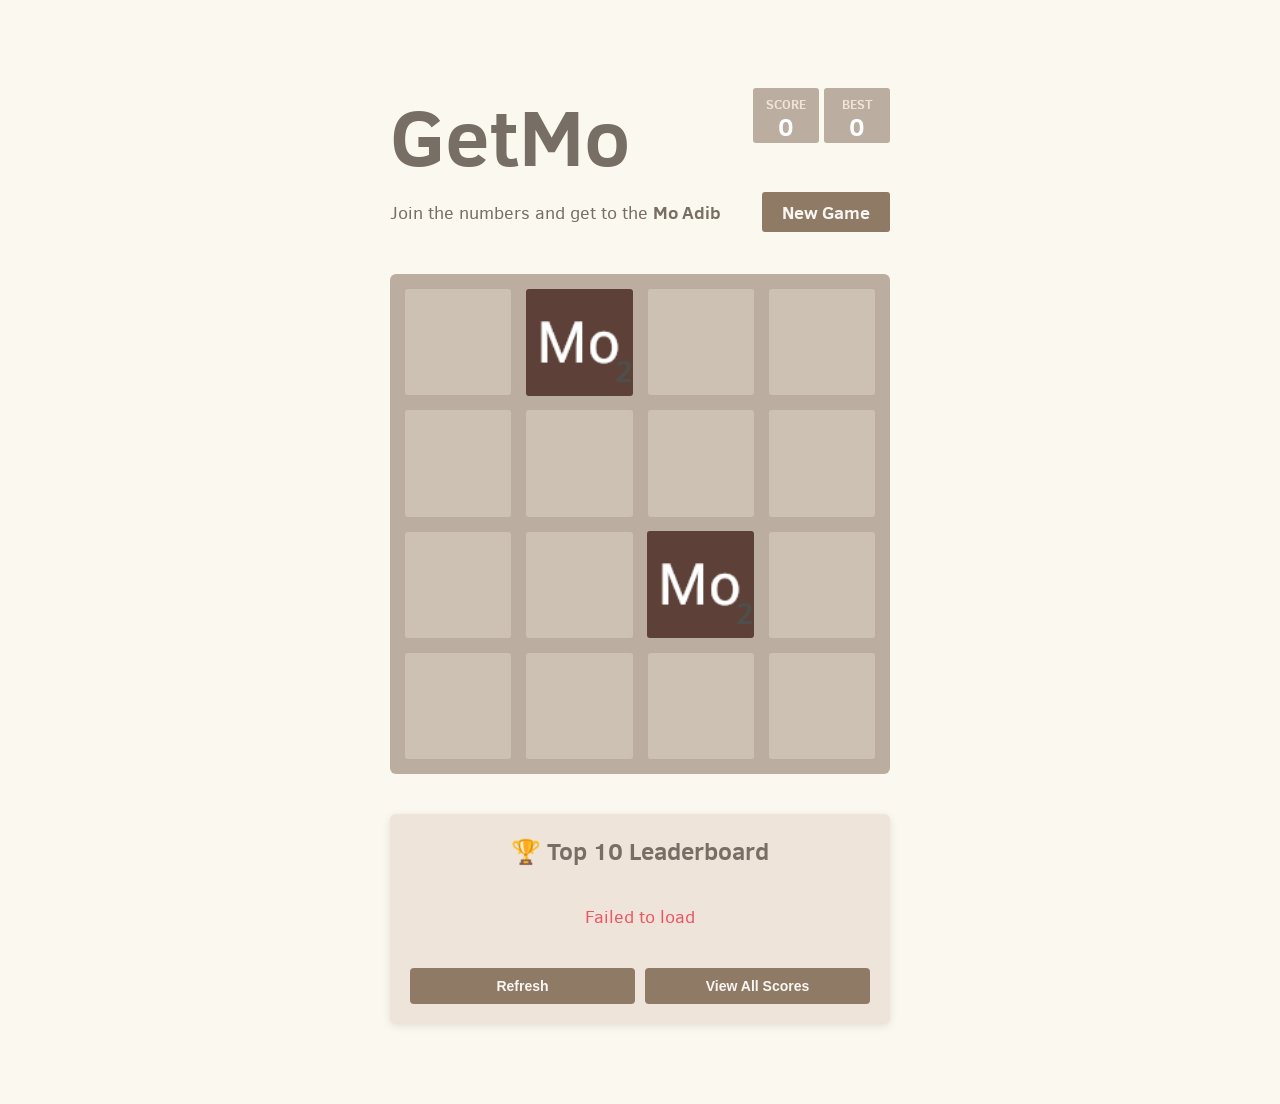
==== index.html @ 48303726 "Add files via upload" ====
<!DOCTYPE html>
<html>

<head>
  <meta charset="utf-8">
  <title>GetMo</title>
  <link href="style/leaderboard.css" rel="stylesheet" type="text/css">
  <link href="style/main.css" rel="stylesheet" type="text/css">
  <link rel="shortcut icon" href="favicon.ico">
  <link rel="apple-touch-icon" href="meta/apple-touch-icon.png">
  <link rel="apple-touch-startup-image" href="meta/apple-touch-startup-image-640x1096.png"
    media="(device-width: 320px) and (device-height: 568px) and (-webkit-device-pixel-ratio: 2)"> <!-- iPhone 5+ -->
  <link rel="apple-touch-startup-image" href="meta/apple-touch-startup-image-640x920.png"
    media="(device-width: 320px) and (device-height: 480px) and (-webkit-device-pixel-ratio: 2)">
  <!-- iPhone, retina -->
  <meta name="apple-mobile-web-app-capable" content="yes">
  <meta name="apple-mobile-web-app-status-bar-style" content="black">
  <meta name="description" content="GetMo is a browser game made by Marin Catholic CS Club">

  <meta name="HandheldFriendly" content="True">
  <meta name="MobileOptimized" content="320">
  <meta name="viewport"
    content="width=device-width, target-densitydpi=160dpi, initial-scale=1.0, maximum-scale=1, user-scalable=no, minimal-ui">
</head>

<body>
  <div class="container">
    <div class="heading">
      <h1 class="title">GetMo</h1>
      <div class="scores-container">
        <div class="score-container">0</div>
        <div class="best-container">0</div>
      </div>
    </div>

    <div class="above-game">
      <p class="game-intro">Join the numbers and get to the <strong>Mo Adib</strong></p>

      <a class="restart-button">New Game</a>

    </div>

    <div class="game-container">
      <div class="game-message">
        <p></p>
        <div class="lower">
          <a class="keep-playing-button">Keep going</a>
          <a class="retry-button">Try again</a>
        </div>
      </div>

      <div class="grid-container">
        <div class="grid-row">
          <div class="grid-cell"></div>
          <div class="grid-cell"></div>
          <div class="grid-cell"></div>
          <div class="grid-cell"></div>
        </div>
        <div class="grid-row">
          <div class="grid-cell"></div>
          <div class="grid-cell"></div>
          <div class="grid-cell"></div>
          <div class="grid-cell"></div>
        </div>
        <div class="grid-row">
          <div class="grid-cell"></div>
          <div class="grid-cell"></div>
          <div class="grid-cell"></div>
          <div class="grid-cell"></div>
        </div>
        <div class="grid-row">
          <div class="grid-cell"></div>
          <div class="grid-cell"></div>
          <div class="grid-cell"></div>
          <div class="grid-cell"></div>
        </div>
      </div>

      <div class="tile-container">

      </div>
    </div>




  </div>
  <script src="js/leaderboard_manager.js"></script>
  <script src="js/bind_polyfill.js"></script>
  <script src="js/classlist_polyfill.js"></script>
  <script src="js/animframe_polyfill.js"></script>
  <script src="js/keyboard_input_manager.js"></script>
  <script src="js/html_actuator.js"></script>
  <script src="js/grid.js"></script>
  <script src="js/tile.js"></script>
  <script src="js/local_storage_manager.js"></script>
  <script src="js/game_manager.js"></script>
  <script src="js/application.js"></script>
</body>

</html>
---- style/leaderboard.css ----
/* Leaderboard Modal Styles */
.leaderboard-overlay {
  position: fixed;
  top: 0;
  left: 0;
  width: 100%;
  height: 100%;
  background: rgba(0, 0, 0, 0.6);
  display: flex;
  justify-content: center;
  align-items: center;
  z-index: 1000;
}

.leaderboard-modal {
  background: #faf8ef;
  padding: 30px;
  border-radius: 6px;
  max-width: 500px;
  width: 90%;
  max-height: 90vh;
  overflow-y: auto;
  box-shadow: 0 4px 20px rgba(0, 0, 0, 0.3);
}

.leaderboard-modal-simple {
  max-width: 400px;
  text-align: center;
}

.leaderboard-modal h2 {
  color: #776e65;
  font-size: 40px;
  margin: 0 0 15px 0;
  text-align: center;
}

.leaderboard-modal h3 {
  color: #776e65;
  font-size: 20px;
  margin: 20px 0 15px 0;
}

.final-score {
  text-align: center;
  font-size: 20px;
  color: #776e65;
  margin-bottom: 30px;
}

.final-score strong {
  color: #f67c5f;
  font-size: 32px;
  display: block;
  margin-top: 10px;
}

.submit-score-section {
  background: #eee4da;
  padding: 25px;
  border-radius: 4px;
  margin-bottom: 20px;
}

#player-name {
  width: 100%;
  padding: 15px;
  font-size: 18px;
  border: 2px solid #bbada0;
  border-radius: 4px;
  margin-bottom: 15px;
  font-family: inherit;
  box-sizing: border-box;
  text-align: center;
}

#player-name:focus {
  outline: none;
  border-color: #8f7a66;
}

#submit-score-btn {
  width: 100%;
  padding: 15px;
  font-size: 18px;
  font-weight: bold;
  color: #f9f6f2;
  background: #8f7a66;
  border: none;
  border-radius: 4px;
  cursor: pointer;
  transition: background 0.2s;
}

#submit-score-btn:hover {
  background: #9f8a76;
}

#submit-score-btn:disabled {
  background: #ccc;
  cursor: not-allowed;
}

.submit-message {
  margin-top: 15px;
  text-align: center;
  font-weight: bold;
  font-size: 16px;
  min-height: 20px;
}

.close-modal-btn {
  width: 100%;
  padding: 15px;
  font-size: 18px;
  font-weight: bold;
  color: #f9f6f2;
  background: #776e65;
  border: none;
  border-radius: 4px;
  cursor: pointer;
  transition: background 0.2s;
}

.close-modal-btn:hover {
  background: #8f7a66;
}

.error {
  color: #ed5565;
  text-align: center;
  padding: 20px;
}

@media (max-width: 520px) {
  .leaderboard-modal {
    padding: 20px;
  }

  .leaderboard-modal h2 {
    font-size: 32px;
  }

  .final-score {
    font-size: 18px;
  }

  .final-score strong {
    font-size: 24px;
  }

  #player-name,
  #submit-score-btn,
  .close-modal-btn {
    padding: 12px;
    font-size: 16px;
  }
}

/* Permanent Leaderboard at Bottom */
.permanent-leaderboard {
  max-width: 500px;
  margin: 40px auto 20px;
  background: #eee4da;
  padding: 20px;
  border-radius: 6px;
  box-shadow: 0 2px 8px rgba(0, 0, 0, 0.1);
}

.permanent-leaderboard h3 {
  color: #776e65;
  font-size: 24px;
  margin: 0 0 15px 0;
  text-align: center;
}

#permanent-leaderboard-list {
  min-height: 60px;
  margin-bottom: 15px;
}

.permanent-leaderboard-entries {
  list-style: none;
  padding: 0;
  margin: 0;
}

.permanent-leaderboard-entries li {
  display: flex;
  justify-content: space-between;
  align-items: center;
  padding: 10px 12px;
  margin-bottom: 6px;
  background: #faf8ef;
  border-radius: 4px;
  font-size: 15px;
}

.permanent-leaderboard-entries li:nth-child(1) {
  background: #edc22e;
  color: #f9f6f2;
  font-weight: bold;
  font-size: 16px;
}

.permanent-leaderboard-entries li:nth-child(2) {
  background: #d0d0d0;
  font-weight: bold;
}

.permanent-leaderboard-entries li:nth-child(3) {
  background: #cd7f32;
  color: #f9f6f2;
  font-weight: bold;
}

.permanent-leaderboard-entries .rank {
  width: 30px;
  font-size: 18px;
  flex-shrink: 0;
}

.permanent-leaderboard-entries .player-info {
  flex: 1;
  display: flex;
  flex-direction: column;
  overflow: hidden;
  margin-right: 10px;
}

.permanent-leaderboard-entries .player-name {
  color: inherit;
  overflow: hidden;
  text-overflow: ellipsis;
  white-space: nowrap;
  font-weight: bold;
}

.permanent-leaderboard-entries .player-timestamp {
  font-size: 12px;
  color: rgba(119, 110, 101, 0.7);
  margin-top: 2px;
}

.permanent-leaderboard-entries li:nth-child(1) .player-timestamp,
.permanent-leaderboard-entries li:nth-child(3) .player-timestamp {
  color: rgba(255, 255, 255, 0.8);
}

.permanent-leaderboard-entries .player-score {
  font-weight: bold;
  color: inherit;
  flex-shrink: 0;
}

.leaderboard-buttons {
  display: flex;
  gap: 10px;
  margin-top: 15px;
}

.refresh-btn,
.view-all-btn {
  flex: 1;
  padding: 10px;
  font-size: 14px;
  font-weight: bold;
  color: #f9f6f2;
  background: #8f7a66;
  border: none;
  border-radius: 4px;
  cursor: pointer;
  transition: background 0.2s;
}

.refresh-btn:hover,
.view-all-btn:hover {
  background: #9f8a76;
}

.empty-state {
  text-align: center;
  color: #776e65;
  padding: 20px;
  font-style: italic;
}

/* All Scores Modal */
.all-scores-modal {
  max-width: 600px;
}

.filter-controls {
  display: flex;
  gap: 10px;
  margin-bottom: 20px;
  justify-content: center;
}

.filter-btn {
  padding: 10px 20px;
  font-size: 14px;
  font-weight: bold;
  color: #776e65;
  background: #eee4da;
  border: 2px solid #bbada0;
  border-radius: 4px;
  cursor: pointer;
  transition: all 0.2s;
}

.filter-btn:hover {
  background: #e0d8c8;
}

.filter-btn.active {
  background: #8f7a66;
  color: #f9f6f2;
  border-color: #8f7a66;
}

.all-scores-list {
  background: #eee4da;
  padding: 15px;
  border-radius: 4px;
  min-height: 400px;
  max-height: 500px;
  overflow-y: auto;
  margin-bottom: 20px;
}

.all-scores-entries {
  list-style: decimal;
  padding: 0;
  margin: 0;
  padding-left: 30px;
}

.all-scores-entries li {
  display: flex;
  justify-content: space-between;
  align-items: center;
  padding: 10px 12px;
  margin-bottom: 6px;
  background: #faf8ef;
  border-radius: 4px;
  font-size: 15px;
}

.all-scores-entries .player-info {
  flex: 1;
  display: flex;
  flex-direction: column;
  overflow: hidden;
  margin-right: 10px;
}

.all-scores-entries .player-name {
  color: #776e65;
  overflow: hidden;
  text-overflow: ellipsis;
  white-space: nowrap;
  font-weight: bold;
}

.all-scores-entries .player-timestamp {
  font-size: 12px;
  color: rgba(119, 110, 101, 0.7);
  margin-top: 2px;
}

.all-scores-entries .player-score {
  font-weight: bold;
  color: #776e65;
  flex-shrink: 0;
}

.pagination-controls {
  display: flex;
  justify-content: space-between;
  align-items: center;
  margin-bottom: 20px;
}

.page-btn {
  padding: 10px 20px;
  font-size: 14px;
  font-weight: bold;
  color: #f9f6f2;
  background: #8f7a66;
  border: none;
  border-radius: 4px;
  cursor: pointer;
  transition: background 0.2s;
}

.page-btn:hover:not(:disabled) {
  background: #9f8a76;
}

.page-btn:disabled {
  background: #ccc;
  cursor: not-allowed;
}

#page-info {
  color: #776e65;
  font-weight: bold;
  font-size: 16px;
}

.loading {
  text-align: center;
  color: #776e65;
  padding: 20px;
  font-style: italic;
}

@media (max-width: 520px) {
  .permanent-leaderboard {
    margin: 20px 10px;
  }

  .permanent-leaderboard h3 {
    font-size: 20px;
  }

  .permanent-leaderboard-entries li {
    font-size: 14px;
    padding: 8px 10px;
  }

  .permanent-leaderboard-entries .rank {
    width: 25px;
    font-size: 16px;
  }

  .permanent-leaderboard-entries .player-timestamp {
    font-size: 11px;
  }

  .all-scores-modal {
    max-width: 95%;
  }

  .filter-controls {
    flex-direction: column;
  }

  .filter-btn {
    width: 100%;
  }

  .all-scores-list {
    max-height: 350px;
  }

  .all-scores-entries {
    padding-left: 20px;
  }

  .all-scores-entries li {
    font-size: 14px;
    padding: 8px 10px;
  }

  .all-scores-entries .player-timestamp {
    font-size: 11px;
  }

  .page-btn {
    padding: 8px 15px;
    font-size: 13px;
  }

  #page-info {
    font-size: 14px;
  }
}



.turn-count {
  text-align: center;
  font-size: 16px;
  color: #776e65;
  margin-top: -15px;
  margin-bottom: 20px;
  font-style: italic;
}
---- style/main.css ----
@import url(fonts/clear-sans.css);

html,
body {
  margin: 0;
  padding: 0;
  background: #faf8ef;
  color: #776e65;
  font-family: "Clear Sans", "Helvetica Neue", Arial, sans-serif;
  font-size: 18px;
}

body {
  margin: 80px 0;
}

.heading:after {
  content: "";
  display: block;
  clear: both;
}

h1.title {
  font-size: 80px;
  font-weight: bold;
  margin: 0;
  display: block;
  float: left;
}

@-webkit-keyframes move-up {
  0% {
    top: 25px;
    opacity: 1;
  }

  100% {
    top: -50px;
    opacity: 0;
  }
}

@-moz-keyframes move-up {
  0% {
    top: 25px;
    opacity: 1;
  }

  100% {
    top: -50px;
    opacity: 0;
  }
}

@keyframes move-up {
  0% {
    top: 25px;
    opacity: 1;
  }

  100% {
    top: -50px;
    opacity: 0;
  }
}

.scores-container {
  float: right;
  text-align: right;
}

.score-container,
.best-container {
  position: relative;
  display: inline-block;
  background: #bbada0;
  padding: 15px 25px;
  font-size: 25px;
  height: 25px;
  line-height: 47px;
  font-weight: bold;
  border-radius: 3px;
  color: white;
  margin-top: 8px;
  text-align: center;
}

.score-container:after,
.best-container:after {
  position: absolute;
  width: 100%;
  top: 10px;
  left: 0;
  text-transform: uppercase;
  font-size: 13px;
  line-height: 13px;
  text-align: center;
  color: #eee4da;
}

.score-container .score-addition,
.best-container .score-addition {
  position: absolute;
  right: 30px;
  color: red;
  font-size: 25px;
  line-height: 25px;
  font-weight: bold;
  color: rgba(119, 110, 101, 0.9);
  z-index: 100;
  -webkit-animation: move-up 600ms ease-in;
  -moz-animation: move-up 600ms ease-in;
  animation: move-up 600ms ease-in;
  -webkit-animation-fill-mode: both;
  -moz-animation-fill-mode: both;
  animation-fill-mode: both;
}

.score-container:after {
  content: "Score";
}

.best-container:after {
  content: "Best";
}

p {
  margin-top: 0;
  margin-bottom: 10px;
  line-height: 1.65;
}

a {
  color: #776e65;
  font-weight: bold;
  text-decoration: underline;
  cursor: pointer;
}

strong.important {
  text-transform: uppercase;
}

hr {
  border: none;
  border-bottom: 1px solid #d8d4d0;
  margin-top: 20px;
  margin-bottom: 30px;
}

.container {
  width: 500px;
  margin: 0 auto;
}

@-webkit-keyframes fade-in {
  0% {
    opacity: 0;
  }

  100% {
    opacity: 1;
  }
}

@-moz-keyframes fade-in {
  0% {
    opacity: 0;
  }

  100% {
    opacity: 1;
  }
}

@keyframes fade-in {
  0% {
    opacity: 0;
  }

  100% {
    opacity: 1;
  }
}

.game-container {
  margin-top: 40px;
  position: relative;
  padding: 15px;
  cursor: default;
  -webkit-touch-callout: none;
  -ms-touch-callout: none;
  -webkit-user-select: none;
  -moz-user-select: none;
  -ms-user-select: none;
  -ms-touch-action: none;
  touch-action: none;
  background: #bbada0;
  border-radius: 6px;
  width: 500px;
  height: 500px;
  -webkit-box-sizing: border-box;
  -moz-box-sizing: border-box;
  box-sizing: border-box;
}

.game-container .game-message {
  display: none;
  position: absolute;
  top: 0;
  right: 0;
  bottom: 0;
  left: 0;
  background: rgba(238, 228, 218, 0.5);
  z-index: 100;
  text-align: center;
  -webkit-animation: fade-in 800ms ease 1200ms;
  -moz-animation: fade-in 800ms ease 1200ms;
  animation: fade-in 800ms ease 1200ms;
  -webkit-animation-fill-mode: both;
  -moz-animation-fill-mode: both;
  animation-fill-mode: both;
}

.game-container .game-message p {
  font-size: 60px;
  font-weight: bold;
  height: 60px;
  line-height: 60px;
  margin-top: 222px;
}

.game-container .game-message .lower {
  display: block;
  margin-top: 59px;
}

.game-container .game-message a {
  display: inline-block;
  background: #8f7a66;
  border-radius: 3px;
  padding: 0 20px;
  text-decoration: none;
  color: #f9f6f2;
  height: 40px;
  line-height: 42px;
  margin-left: 9px;
}

.game-container .game-message a.keep-playing-button {
  display: none;
}

.game-container .game-message.game-won {
  background: rgba(237, 194, 46, 0.5);
  color: #f9f6f2;
}

.game-container .game-message.game-won a.keep-playing-button {
  display: inline-block;
}

.game-container .game-message.game-won,
.game-container .game-message.game-over {
  display: block;
}

.grid-container {
  position: absolute;
  z-index: 1;
}

.grid-row {
  margin-bottom: 15px;
}

.grid-row:last-child {
  margin-bottom: 0;
}

.grid-row:after {
  content: "";
  display: block;
  clear: both;
}

.grid-cell {
  width: 106.25px;
  height: 106.25px;
  margin-right: 15px;
  float: left;
  border-radius: 3px;
  background: rgba(238, 228, 218, 0.35);
}

.grid-cell:last-child {
  margin-right: 0;
}

.tile-container {
  position: absolute;
  z-index: 2;
}

.tile,
.tile .tile-inner {
  width: 107px;
  height: 107px;
  line-height: 107px;
}

.tile.tile-position-1-1 {
  -webkit-transform: translate(0px, 0px);
  -moz-transform: translate(0px, 0px);
  -ms-transform: translate(0px, 0px);
  transform: translate(0px, 0px);
}

.tile.tile-position-1-2 {
  -webkit-transform: translate(0px, 121px);
  -moz-transform: translate(0px, 121px);
  -ms-transform: translate(0px, 121px);
  transform: translate(0px, 121px);
}

.tile.tile-position-1-3 {
  -webkit-transform: translate(0px, 242px);
  -moz-transform: translate(0px, 242px);
  -ms-transform: translate(0px, 242px);
  transform: translate(0px, 242px);
}

.tile.tile-position-1-4 {
  -webkit-transform: translate(0px, 363px);
  -moz-transform: translate(0px, 363px);
  -ms-transform: translate(0px, 363px);
  transform: translate(0px, 363px);
}

.tile.tile-position-2-1 {
  -webkit-transform: translate(121px, 0px);
  -moz-transform: translate(121px, 0px);
  -ms-transform: translate(121px, 0px);
  transform: translate(121px, 0px);
}

.tile.tile-position-2-2 {
  -webkit-transform: translate(121px, 121px);
  -moz-transform: translate(121px, 121px);
  -ms-transform: translate(121px, 121px);
  transform: translate(121px, 121px);
}

.tile.tile-position-2-3 {
  -webkit-transform: translate(121px, 242px);
  -moz-transform: translate(121px, 242px);
  -ms-transform: translate(121px, 242px);
  transform: translate(121px, 242px);
}

.tile.tile-position-2-4 {
  -webkit-transform: translate(121px, 363px);
  -moz-transform: translate(121px, 363px);
  -ms-transform: translate(121px, 363px);
  transform: translate(121px, 363px);
}

.tile.tile-position-3-1 {
  -webkit-transform: translate(242px, 0px);
  -moz-transform: translate(242px, 0px);
  -ms-transform: translate(242px, 0px);
  transform: translate(242px, 0px);
}

.tile.tile-position-3-2 {
  -webkit-transform: translate(242px, 121px);
  -moz-transform: translate(242px, 121px);
  -ms-transform: translate(242px, 121px);
  transform: translate(242px, 121px);
}

.tile.tile-position-3-3 {
  -webkit-transform: translate(242px, 242px);
  -moz-transform: translate(242px, 242px);
  -ms-transform: translate(242px, 242px);
  transform: translate(242px, 242px);
}

.tile.tile-position-3-4 {
  -webkit-transform: translate(242px, 363px);
  -moz-transform: translate(242px, 363px);
  -ms-transform: translate(242px, 363px);
  transform: translate(242px, 363px);
}

.tile.tile-position-4-1 {
  -webkit-transform: translate(363px, 0px);
  -moz-transform: translate(363px, 0px);
  -ms-transform: translate(363px, 0px);
  transform: translate(363px, 0px);
}

.tile.tile-position-4-2 {
  -webkit-transform: translate(363px, 121px);
  -moz-transform: translate(363px, 121px);
  -ms-transform: translate(363px, 121px);
  transform: translate(363px, 121px);
}

.tile.tile-position-4-3 {
  -webkit-transform: translate(363px, 242px);
  -moz-transform: translate(363px, 242px);
  -ms-transform: translate(363px, 242px);
  transform: translate(363px, 242px);
}

.tile.tile-position-4-4 {
  -webkit-transform: translate(363px, 363px);
  -moz-transform: translate(363px, 363px);
  -ms-transform: translate(363px, 363px);
  transform: translate(363px, 363px);
}

.tile {
  position: absolute;
  -webkit-transition: 100ms ease-in-out;
  -moz-transition: 100ms ease-in-out;
  transition: 100ms ease-in-out;
  -webkit-transition-property: -webkit-transform;
  -moz-transition-property: -moz-transform;
  transition-property: transform;
}

.tile .tile-inner {
  border-radius: 3px;
  background: #eee4da;

  text-align: right;
  font-weight: bold;
  z-index: 10;

  font-size: 30px;
}

.tile .tile-inner p {
  position: absolute;
  bottom: 0;
  right: 0;
  margin: 0;
  color: #4e4e4b;
}

.tile.tile-2 .tile-inner {
  background: #eee4da;
  background-image: url("images/mo2.png");
  background-size: 107px 107px;
  box-shadow: 0 0 30px 10px rgba(243, 215, 116, 0), inset 0 0 0 1px rgba(255, 255, 255, 0);

}

.tile.tile-4 .tile-inner {
  background: #ede0c8;
  background-image: url("images/mo4.png");
  background-size: 107px 107px;
  box-shadow: 0 0 30px 10px rgba(243, 215, 116, 0), inset 0 0 0 1px rgba(255, 255, 255, 0);
}

.tile.tile-8 .tile-inner {
  color: #f9f6f2;
  background-image: url("images/mo8.png");
  background-size: 107px 107px;

}

.tile.tile-16 .tile-inner {
  color: #f9f6f2;
  background-image: url("images/mo16.png");
  background-size: 107px 107px;

}

.tile.tile-32 .tile-inner {
  color: #f9f6f2;
  background-image: url("images/mo32.jpg");
  background-size: 107px 107px;
}

.tile.tile-64 .tile-inner {
  color: #f9f6f2;
  background-image: url("images/mo64.jpg");
  background-size: 107px 107px;
}

.tile.tile-128 .tile-inner {
  color: #f9f6f2;
  background-image: url("images/mo128.jpg");
  background-size: 107px 107px;
  box-shadow: 0 0 30px 10px rgba(243, 215, 116, 0.2381), inset 0 0 0 1px rgba(255, 255, 255, 0.14286);
  font-size: 30px;
}

@media screen and (max-width: 520px) {
  .tile.tile-128 .tile-inner {
    font-size: 25px;
  }
}

.tile.tile-256 .tile-inner {
  color: #f9f6f2;
  background-image: url("images/mo256.jpg");
  background-size: 107px 107px;
  box-shadow: 0 0 30px 10px rgba(243, 215, 116, 0.31746), inset 0 0 0 1px rgba(255, 255, 255, 0.19048);
  font-size: 30px;
}

@media screen and (max-width: 520px) {
  .tile.tile-256 .tile-inner {
    font-size: 25px;
  }
}

.tile.tile-512 .tile-inner {
  color: #f9f6f2;
  background-image: url("images/mo512.jpg");
  background-size: 107px 107px;
  box-shadow: 0 0 30px 10px rgba(243, 215, 116, 0.39683), inset 0 0 0 1px rgba(255, 255, 255, 0.2381);
  font-size: 30px;
}

@media screen and (max-width: 520px) {
  .tile.tile-512 .tile-inner {
    font-size: 25px;
  }
}

.tile.tile-1024 .tile-inner {
  color: #f9f6f2;
  background-image: url("images/mo1024.png");
  background-size: 107px 107px;
  box-shadow: 0 0 30px 10px rgba(243, 215, 116, 0.47619), inset 0 0 0 1px rgba(255, 255, 255, 0.28571);
  font-size: 30px;
}

@media screen and (max-width: 520px) {
  .tile.tile-1024 .tile-inner {
    font-size: 15px;
  }
}

.tile.tile-2048 .tile-inner {
  color: #f9f6f2;
  background-image: url("images/mo2048.jpg");
  background-size: 107px 107px;
  box-shadow: 0 0 30px 10px rgba(243, 215, 116, 0.55556), inset 0 0 0 1px rgba(255, 255, 255, 0.33333);
  font-size: 30px;
}

@media screen and (max-width: 520px) {
  .tile.tile-2048 .tile-inner {
    font-size: 15px;
  }
}

.tile.tile-super .tile-inner {
  color: #f9f6f2;
  background: #3c3a32;
  font-size: 30px;
}

@media screen and (max-width: 520px) {
  .tile.tile-super .tile-inner {
    font-size: 10px;
  }
}

@-webkit-keyframes appear {
  0% {
    opacity: 0;
    -webkit-transform: scale(0);
    -moz-transform: scale(0);
    -ms-transform: scale(0);
    transform: scale(0);
  }

  100% {
    opacity: 1;
    -webkit-transform: scale(1);
    -moz-transform: scale(1);
    -ms-transform: scale(1);
    transform: scale(1);
  }
}

@-moz-keyframes appear {
  0% {
    opacity: 0;
    -webkit-transform: scale(0);
    -moz-transform: scale(0);
    -ms-transform: scale(0);
    transform: scale(0);
  }

  100% {
    opacity: 1;
    -webkit-transform: scale(1);
    -moz-transform: scale(1);
    -ms-transform: scale(1);
    transform: scale(1);
  }
}

@keyframes appear {
  0% {
    opacity: 0;
    -webkit-transform: scale(0);
    -moz-transform: scale(0);
    -ms-transform: scale(0);
    transform: scale(0);
  }

  100% {
    opacity: 1;
    -webkit-transform: scale(1);
    -moz-transform: scale(1);
    -ms-transform: scale(1);
    transform: scale(1);
  }
}

.tile-new .tile-inner {
  -webkit-animation: appear 200ms ease 100ms;
  -moz-animation: appear 200ms ease 100ms;
  animation: appear 200ms ease 100ms;
  -webkit-animation-fill-mode: backwards;
  -moz-animation-fill-mode: backwards;
  animation-fill-mode: backwards;
}

@-webkit-keyframes pop {
  0% {
    -webkit-transform: scale(0);
    -moz-transform: scale(0);
    -ms-transform: scale(0);
    transform: scale(0);
  }

  50% {
    -webkit-transform: scale(1.2);
    -moz-transform: scale(1.2);
    -ms-transform: scale(1.2);
    transform: scale(1.2);
  }

  100% {
    -webkit-transform: scale(1);
    -moz-transform: scale(1);
    -ms-transform: scale(1);
    transform: scale(1);
  }
}

@-moz-keyframes pop {
  0% {
    -webkit-transform: scale(0);
    -moz-transform: scale(0);
    -ms-transform: scale(0);
    transform: scale(0);
  }

  50% {
    -webkit-transform: scale(1.2);
    -moz-transform: scale(1.2);
    -ms-transform: scale(1.2);
    transform: scale(1.2);
  }

  100% {
    -webkit-transform: scale(1);
    -moz-transform: scale(1);
    -ms-transform: scale(1);
    transform: scale(1);
  }
}

@keyframes pop {
  0% {
    -webkit-transform: scale(0);
    -moz-transform: scale(0);
    -ms-transform: scale(0);
    transform: scale(0);
  }

  50% {
    -webkit-transform: scale(1.2);
    -moz-transform: scale(1.2);
    -ms-transform: scale(1.2);
    transform: scale(1.2);
  }

  100% {
    -webkit-transform: scale(1);
    -moz-transform: scale(1);
    -ms-transform: scale(1);
    transform: scale(1);
  }
}

.tile-merged .tile-inner {
  z-index: 20;
  -webkit-animation: pop 200ms ease 100ms;
  -moz-animation: pop 200ms ease 100ms;
  animation: pop 200ms ease 100ms;
  -webkit-animation-fill-mode: backwards;
  -moz-animation-fill-mode: backwards;
  animation-fill-mode: backwards;
}

.above-game:after {
  content: "";
  display: block;
  clear: both;
}

.game-intro {
  float: left;
  line-height: 42px;
  margin-bottom: 0;
}

.restart-button {
  display: inline-block;
  background: #8f7a66;
  border-radius: 3px;
  padding: 0 20px;
  text-decoration: none;
  color: #f9f6f2;
  height: 40px;
  line-height: 42px;
  display: block;
  text-align: center;
  float: right;
}

.game-explanation {
  margin-top: 50px;
}

@media screen and (max-width: 520px) {

  html,
  body {
    font-size: 15px;
  }

  body {
    margin: 20px 0;
    padding: 0 20px;
  }

  h1.title {
    font-size: 27px;
    margin-top: 15px;
  }

  .container {
    width: 280px;
    margin: 0 auto;
  }

  .score-container,
  .best-container {
    margin-top: 0;
    padding: 15px 10px;
    min-width: 40px;
  }

  .heading {
    margin-bottom: 10px;
  }

  .game-intro {
    width: 55%;
    display: block;
    box-sizing: border-box;
    line-height: 1.65;
  }

  .restart-button {
    width: 42%;
    padding: 0;
    display: block;
    box-sizing: border-box;
    margin-top: 2px;
  }

  .game-container {
    margin-top: 17px;
    position: relative;
    padding: 10px;
    cursor: default;
    -webkit-touch-callout: none;
    -ms-touch-callout: none;
    -webkit-user-select: none;
    -moz-user-select: none;
    -ms-user-select: none;
    -ms-touch-action: none;
    touch-action: none;
    background: #bbada0;
    border-radius: 6px;
    width: 280px;
    height: 280px;
    -webkit-box-sizing: border-box;
    -moz-box-sizing: border-box;
    box-sizing: border-box;
  }

  .game-container .game-message {
    display: none;
    position: absolute;
    top: 0;
    right: 0;
    bottom: 0;
    left: 0;
    background: rgba(238, 228, 218, 0.5);
    z-index: 100;
    text-align: center;
    -webkit-animation: fade-in 800ms ease 1200ms;
    -moz-animation: fade-in 800ms ease 1200ms;
    animation: fade-in 800ms ease 1200ms;
    -webkit-animation-fill-mode: both;
    -moz-animation-fill-mode: both;
    animation-fill-mode: both;
  }

  .game-container .game-message p {
    font-size: 60px;
    font-weight: bold;
    height: 60px;
    line-height: 60px;
    margin-top: 222px;
  }

  .game-container .game-message .lower {
    display: block;
    margin-top: 59px;
  }

  .game-container .game-message a {
    display: inline-block;
    background: #8f7a66;
    border-radius: 3px;
    padding: 0 20px;
    text-decoration: none;
    color: #f9f6f2;
    height: 40px;
    line-height: 42px;
    margin-left: 9px;
  }

  .game-container .game-message a.keep-playing-button {
    display: none;
  }

  .game-container .game-message.game-won {
    background: rgba(237, 194, 46, 0.5);
    color: #f9f6f2;
  }

  .game-container .game-message.game-won a.keep-playing-button {
    display: inline-block;
  }

  .game-container .game-message.game-won,
  .game-container .game-message.game-over {
    display: block;
  }

  .grid-container {
    position: absolute;
    z-index: 1;
  }

  .grid-row {
    margin-bottom: 10px;
  }

  .grid-row:last-child {
    margin-bottom: 0;
  }

  .grid-row:after {
    content: "";
    display: block;
    clear: both;
  }

  .grid-cell {
    width: 57.5px;
    height: 57.5px;
    margin-right: 10px;
    float: left;
    border-radius: 3px;
    background: rgba(238, 228, 218, 0.35);
  }

  .grid-cell:last-child {
    margin-right: 0;
  }

  .tile-container {
    position: absolute;
    z-index: 2;
  }

  .tile,
  .tile .tile-inner {
    width: 58px;
    height: 58px;
    line-height: 58px;
  }

  .tile.tile-position-1-1 {
    -webkit-transform: translate(0px, 0px);
    -moz-transform: translate(0px, 0px);
    -ms-transform: translate(0px, 0px);
    transform: translate(0px, 0px);
  }

  .tile.tile-position-1-2 {
    -webkit-transform: translate(0px, 67px);
    -moz-transform: translate(0px, 67px);
    -ms-transform: translate(0px, 67px);
    transform: translate(0px, 67px);
  }

  .tile.tile-position-1-3 {
    -webkit-transform: translate(0px, 135px);
    -moz-transform: translate(0px, 135px);
    -ms-transform: translate(0px, 135px);
    transform: translate(0px, 135px);
  }

  .tile.tile-position-1-4 {
    -webkit-transform: translate(0px, 202px);
    -moz-transform: translate(0px, 202px);
    -ms-transform: translate(0px, 202px);
    transform: translate(0px, 202px);
  }

  .tile.tile-position-2-1 {
    -webkit-transform: translate(67px, 0px);
    -moz-transform: translate(67px, 0px);
    -ms-transform: translate(67px, 0px);
    transform: translate(67px, 0px);
  }

  .tile.tile-position-2-2 {
    -webkit-transform: translate(67px, 67px);
    -moz-transform: translate(67px, 67px);
    -ms-transform: translate(67px, 67px);
    transform: translate(67px, 67px);
  }

  .tile.tile-position-2-3 {
    -webkit-transform: translate(67px, 135px);
    -moz-transform: translate(67px, 135px);
    -ms-transform: translate(67px, 135px);
    transform: translate(67px, 135px);
  }

  .tile.tile-position-2-4 {
    -webkit-transform: translate(67px, 202px);
    -moz-transform: translate(67px, 202px);
    -ms-transform: translate(67px, 202px);
    transform: translate(67px, 202px);
  }

  .tile.tile-position-3-1 {
    -webkit-transform: translate(135px, 0px);
    -moz-transform: translate(135px, 0px);
    -ms-transform: translate(135px, 0px);
    transform: translate(135px, 0px);
  }

  .tile.tile-position-3-2 {
    -webkit-transform: translate(135px, 67px);
    -moz-transform: translate(135px, 67px);
    -ms-transform: translate(135px, 67px);
    transform: translate(135px, 67px);
  }

  .tile.tile-position-3-3 {
    -webkit-transform: translate(135px, 135px);
    -moz-transform: translate(135px, 135px);
    -ms-transform: translate(135px, 135px);
    transform: translate(135px, 135px);
  }

  .tile.tile-position-3-4 {
    -webkit-transform: translate(135px, 202px);
    -moz-transform: translate(135px, 202px);
    -ms-transform: translate(135px, 202px);
    transform: translate(135px, 202px);
  }

  .tile.tile-position-4-1 {
    -webkit-transform: translate(202px, 0px);
    -moz-transform: translate(202px, 0px);
    -ms-transform: translate(202px, 0px);
    transform: translate(202px, 0px);
  }

  .tile.tile-position-4-2 {
    -webkit-transform: translate(202px, 67px);
    -moz-transform: translate(202px, 67px);
    -ms-transform: translate(202px, 67px);
    transform: translate(202px, 67px);
  }

  .tile.tile-position-4-3 {
    -webkit-transform: translate(202px, 135px);
    -moz-transform: translate(202px, 135px);
    -ms-transform: translate(202px, 135px);
    transform: translate(202px, 135px);
  }

  .tile.tile-position-4-4 {
    -webkit-transform: translate(202px, 202px);
    -moz-transform: translate(202px, 202px);
    -ms-transform: translate(202px, 202px);
    transform: translate(202px, 202px);
  }

  .tile .tile-inner {
    font-size: 35px;
  }

  .game-message p {
    font-size: 30px !important;
    height: 30px !important;
    line-height: 30px !important;
    margin-top: 90px !important;
  }

  .game-message .lower {
    margin-top: 30px !important;
  }
}
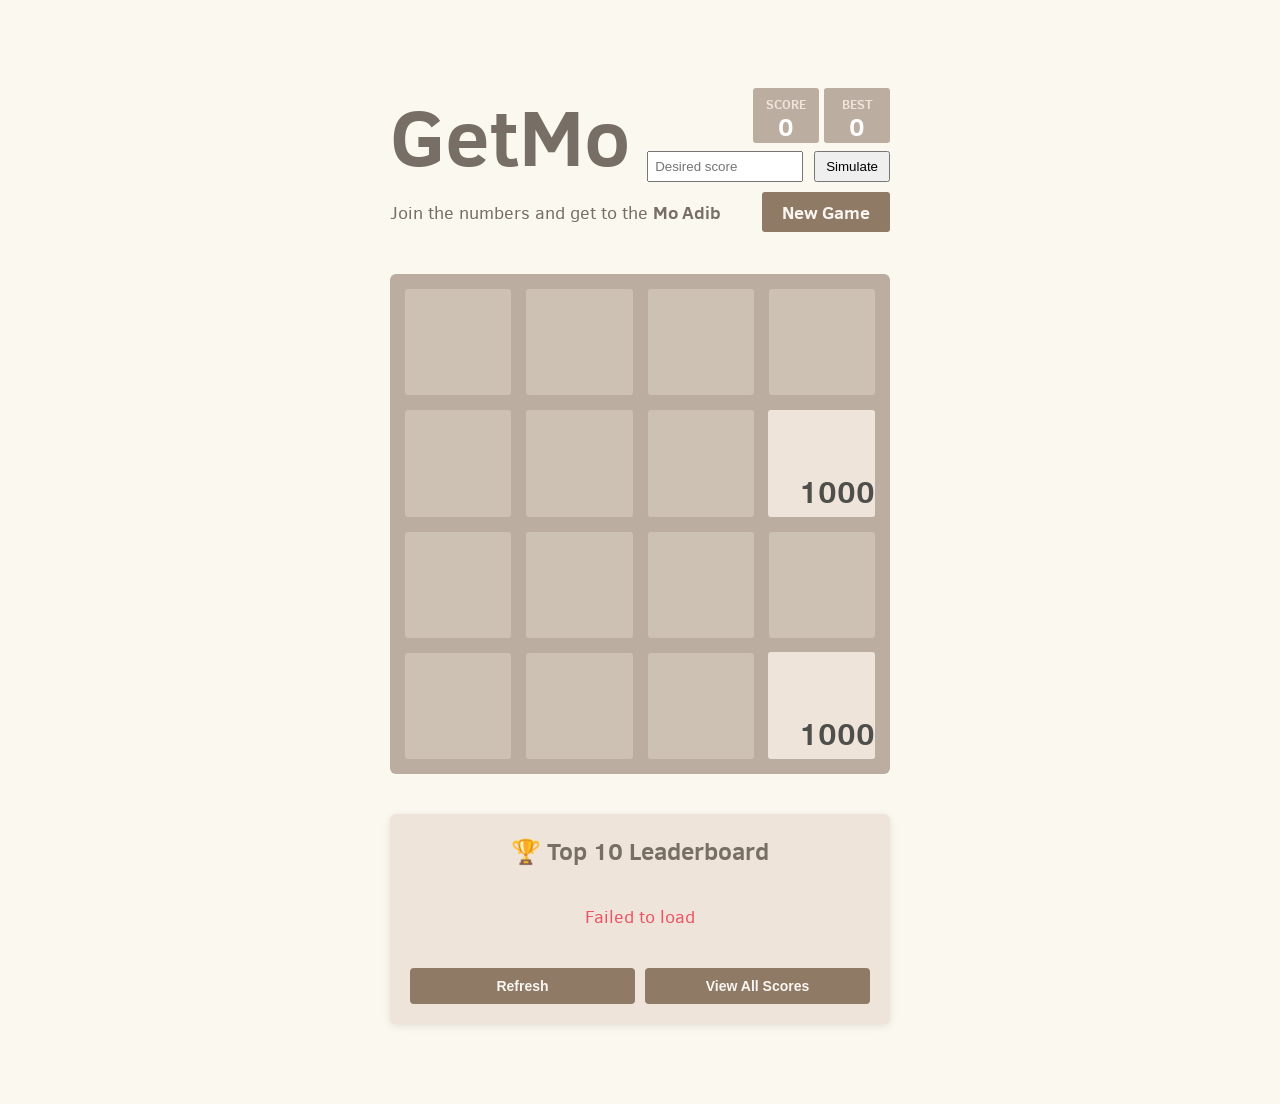
==== commit a6c391c1: "t" ====
--- a/index.html
+++ b/index.html
@@ -30,6 +30,10 @@
       <div class="scores-container">
         <div class="score-container">0</div>
         <div class="best-container">0</div>
+      </div>
+      <div class="simulator-container" style="float:right; margin-top:8px;">
+        <input id="desiredScoreInput" type="number" placeholder="Desired score" min="0" style="width:140px; padding:6px;">
+        <button id="simulateButton" style="padding:6px 10px; margin-left:6px;">Simulate</button>
       </div>
     </div>
 
